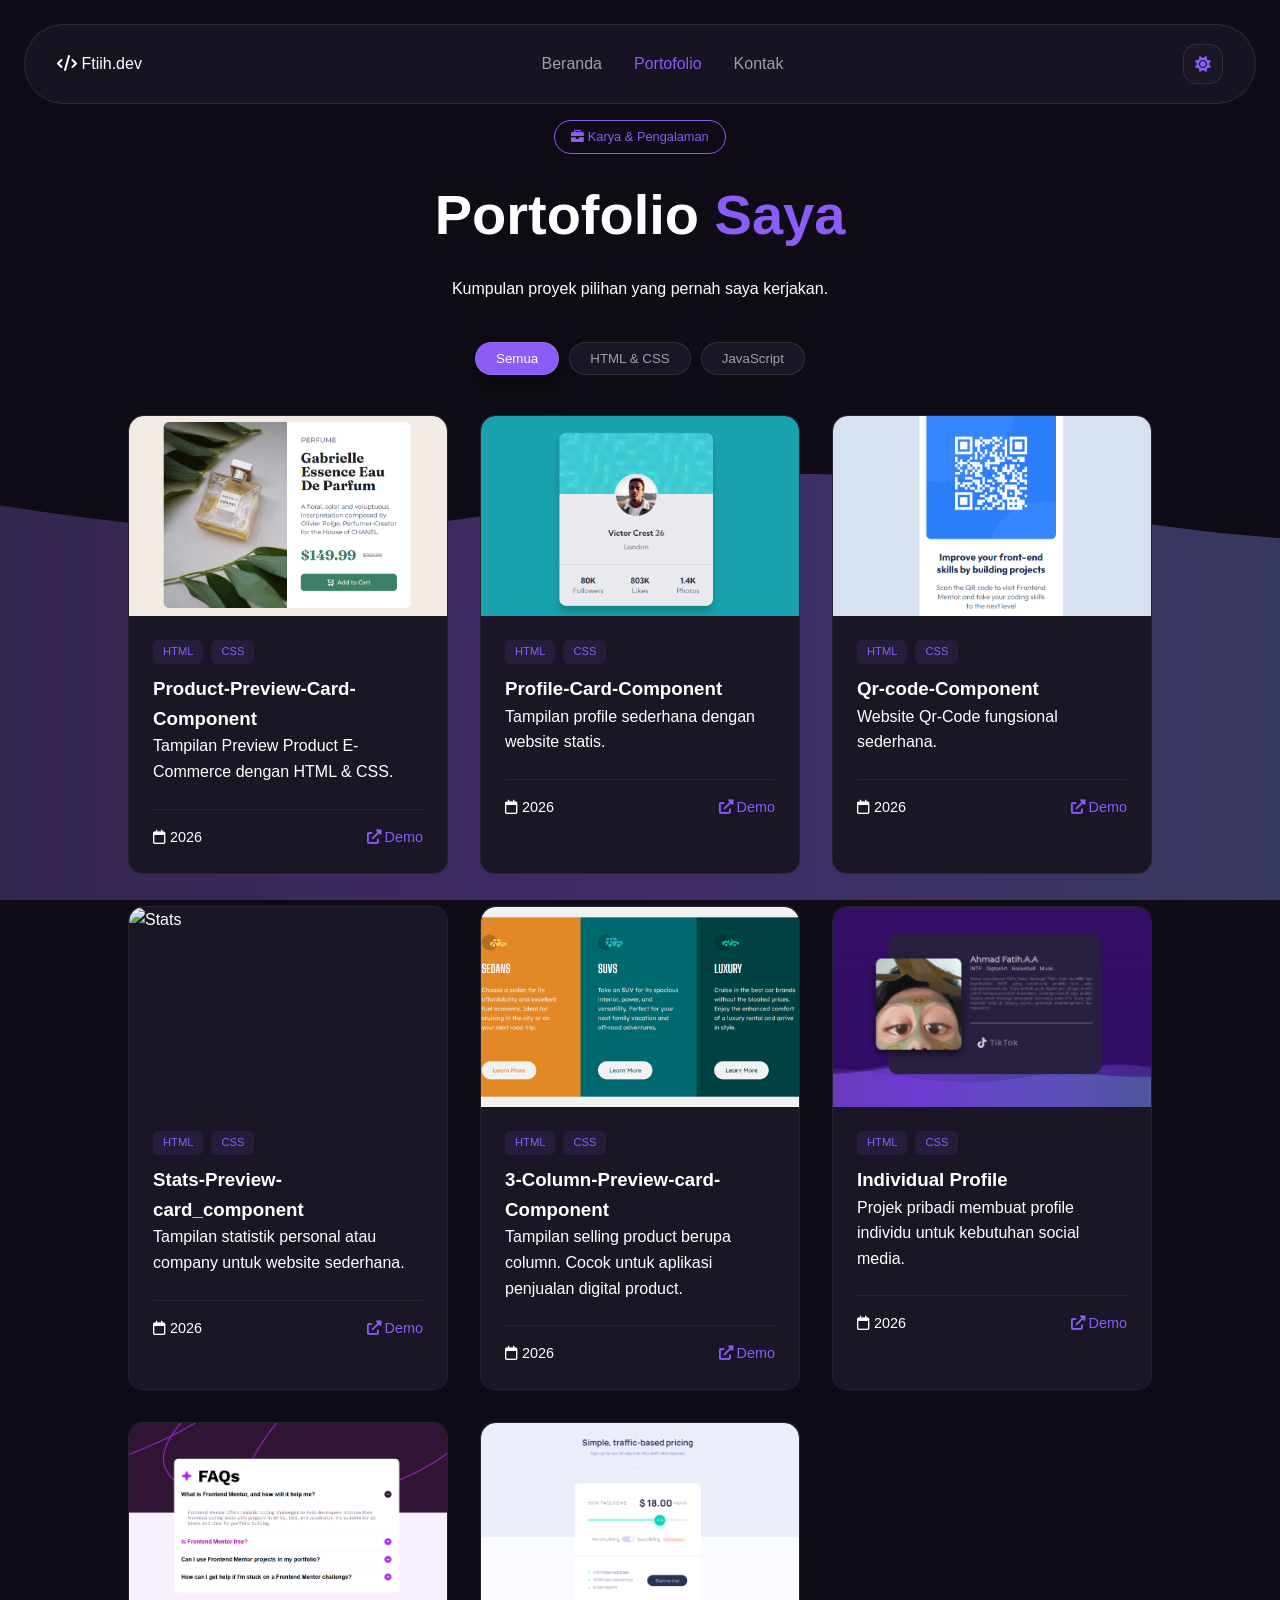
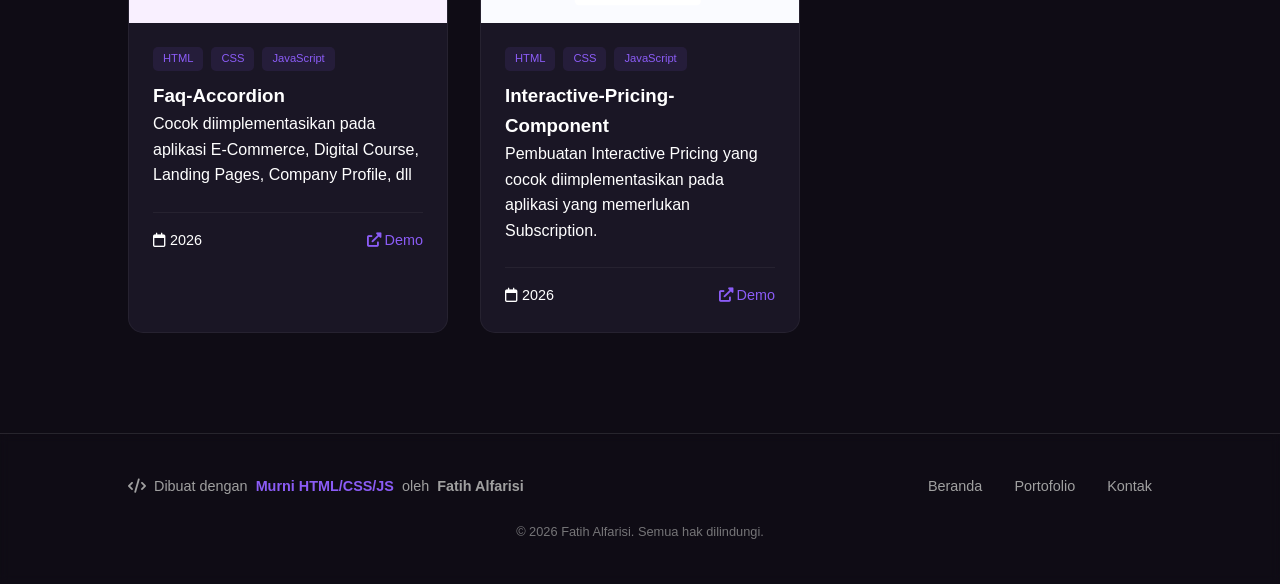
==== portofolio.html @ a3d21aea "Add files via upload" ====
<!DOCTYPE html>
<html lang="id">
<head>
    <meta charset="UTF-8">
    <meta name="viewport" content="width=device-width, initial-scale=1.0">
    <title>Portofolio Saya — Fatih Alfarisi</title>
    <link rel="stylesheet" href="style.css">
    <link rel="stylesheet" href="https://cdnjs.cloudflare.com/ajax/libs/font-awesome/6.0.0/css/all.min.css">
    <link rel="icon" type="image/png" href="assets/favicon-32x32.png">
</head>
<body>
    <header>
        <nav class="navbar">
            <div class="logo"><i class="fas fa-code"></i> Ftiih.dev</div>
            <ul class="nav-links">
                <li><a href="index.html">Beranda</a></li>
                <li><a href="portofolio.html" class="active">Portofolio</a></li>
                <li><a href="kontak.html">Kontak</a></li>
            </ul>
            <div class="nav-control">
                <div class="theme-toggle"><i class="fas fa-sun"></i></div>
                <div class="hamburger" id="hamburger-btn"><i class="fas fa-bars"></i></div>
            </div>
        </nav>

        <div class="sidebar" id="sidebar-menu">
            <ul class="sidebar-links">
                <li><a href="index.html"><i class="fas fa-home"></i> Beranda</a></li>
                <li><a href="portofolio.html"><i class="fas fa-briefcase"></i> Portofolio</a></li>
                <li><a href="kontak.html"><i class="fas fa-envelope"></i> Kontak</a></li>
            </ul>
        </div>
    </header>

    <main class="container-page">
        <section class="portfolio-header">
            <span class="badge-outline"><i class="fas fa-briefcase"></i> Karya & Pengalaman</span>
            <h1>Portofolio <span class="highlight">Saya</span></h1>
            <p>Kumpulan proyek pilihan yang pernah saya kerjakan.</p>
            
            <div class="filter-container">
                <button class="filter-btn active" data-filter="all">Semua</button>
                <button class="filter-btn" data-filter="html-css">HTML & CSS</button>
                <button class="filter-btn" data-filter="javascript">JavaScript</button>
            </div>
        </section>

        <section class="portfolio-grid">
            <div class="project-card" data-category="html-css">
                <div class="project-img">
                    <img src="assets/images/product-preview .png" alt="E-commerce">
                </div>
                <div class="project-info">
                    <div class="tags">
                        <span>HTML</span> <span>CSS</span>
                    </div>
                    <h3>Product-Preview-Card-Component</h3>
                    <p>Tampilan Preview Product E-Commerce dengan HTML & CSS.</p>
                    <div class="project-footer">
                        <span><i class="far fa-calendar"></i> 2026</span>
                        <div class="links">
                            <a href="https://ftihh.github.io/product/" target="_blank"><i class="fas fa-external-link-alt"></i> Demo</a>
                        </div>
                    </div>
                </div>
            </div>

            <div class="project-card" data-category="html-css">
                <div class="project-img">
                    <img src="assets/images/Profile-Card.png" alt="Task App">
                </div>
                <div class="project-info">
                    <div class="tags">
                        <span>HTML</span> <span>CSS</span>
                    </div>
                    <h3>Profile-Card-Component</h3>
                    <p>Tampilan profile sederhana dengan website statis.</p>
                    <div class="project-footer">
                        <span><i class="far fa-calendar"></i> 2026</span>
                        <div class="links">
                            <a href="https://ftihh.github.io/Profile-Card/" target="_blank"><i class="fas fa-external-link-alt"></i> Demo</a>
                        </div>
                    </div>
                </div>
            </div>

            <div class="project-card" data-category="html-css">
                <div class="project-img">
                    <img src="assets/images/QrCode.png" alt="Qr-Code">
                </div>
                <div class="project-info">
                    <div class="tags">
                        <span>HTML</span> <span>CSS</span>
                    </div>
                    <h3>Qr-code-Component</h3>
                    <p>Website Qr-Code fungsional sederhana.</p>
                    <div class="project-footer">
                        <span><i class="far fa-calendar"></i> 2026</span>
                        <div class="links">
                            <a href="https://ftihh.github.io/Qr-Code/" target="_blank"><i class="fas fa-external-link-alt"></i> Demo</a>
                        </div>
                    </div>
                </div>
            </div>

            <div class="project-card" data-category="html-css">
                <div class="project-img">
                    <img src="assets/images/Stats-Preview.png" alt="Stats">
                </div>
                <div class="project-info">
                    <div class="tags">
                        <span>HTML</span> <span>CSS</span>
                    </div>
                    <h3>Stats-Preview-card_component</h3>
                    <p>Tampilan statistik personal atau company untuk website sederhana.</p>
                    <div class="project-footer">
                        <span><i class="far fa-calendar"></i> 2026</span>
                        <div class="links">
                            <a href="https://ftihh.github.io/Stats-Preview/" target="_blank"><i class="fas fa-external-link-alt"></i> Demo</a>
                        </div>
                    </div>
                </div>
            </div>

            <div class="project-card" data-category="html-css">
                <div class="project-img">
                    <img src="assets/images/3-column.png" alt="3-column">
                </div>
                <div class="project-info">
                    <div class="tags">
                        <span>HTML</span> <span>CSS</span>
                    </div>
                    <h3>3-Column-Preview-card-Component</h3>
                    <p>Tampilan selling product berupa column. Cocok untuk aplikasi penjualan digital product.</p>
                    <div class="project-footer">
                        <span><i class="far fa-calendar"></i> 2026</span>
                        <div class="links">
                            <a href="https://ftihh.github.io/3-column/" target="_blank"><i class="fas fa-external-link-alt"></i> Demo</a>
                        </div>
                    </div>
                </div>
            </div>

            <div class="project-card" data-category="html-css">
                <div class="project-img">
                    <img src="assets/images/Profil.png" alt="profile">
                </div>
                <div class="project-info">
                    <div class="tags">
                        <span>HTML</span> <span>CSS</span>
                    </div>
                    <h3>Individual Profile</h3>
                    <p>Projek pribadi membuat profile individu untuk kebutuhan social media.</p>
                    <div class="project-footer">
                        <span><i class="far fa-calendar"></i> 2026</span>
                        <div class="links">
                            <a href="https://ftihh.github.io/MyProfile/" target="_blank"><i class="fas fa-external-link-alt"></i> Demo</a>
                        </div>
                    </div>
                </div>
            </div>

            <div class="project-card" data-category="javascript">
                <div class="project-img">
                    <img src="assets/images/Faq-Accordion.png" alt="Faq-Accordion">
                </div>
                <div class="project-info">
                    <div class="tags">
                        <span>HTML</span> <span>CSS</span> <span>JavaScript</span>
                    </div>
                    <h3>Faq-Accordion</h3>
                    <p>Cocok diimplementasikan pada aplikasi E-Commerce, Digital Course, Landing Pages, Company Profile, dll</p>
                    <div class="project-footer">
                        <span><i class="far fa-calendar"></i> 2026</span>
                        <div class="links">
                            <a href="https://ftihh.github.io/Faq-Accordion/" target="_blank"><i class="fas fa-external-link-alt"></i> Demo</a>
                        </div>
                    </div>
                </div>
            </div>

            <div class="project-card" data-category="javascript">
                <div class="project-img">
                    <img src="assets/images/Interactive-Pricing.png" alt="Inter-Price">
                </div>
                <div class="project-info">
                    <div class="tags">
                        <span>HTML</span> <span>CSS</span> <span>JavaScript</span>
                    </div>
                    <h3>Interactive-Pricing-Component</h3>
                    <p>Pembuatan Interactive Pricing yang cocok diimplementasikan pada aplikasi yang memerlukan Subscription.</p>
                    <div class="project-footer">
                        <span><i class="far fa-calendar"></i> 2026</span>
                        <div class="links">
                            <a href="https://ftihh.github.io/Interactive-Pricing/" target="_blank"><i class="fas fa-external-link-alt"></i> Demo</a>
                        </div>
                    </div>
                </div>
            </div>

        </section>
    </main>

    <footer>
        <div class="footer-content">
            <p><i class="fas fa-code"></i> Dibuat dengan <span>Murni HTML/CSS/JS</span> oleh <strong>Fatih Alfarisi</strong></p>
            <div class="footer-links">
                <a href="index.html">Beranda</a>
                <a href="portofolio.html">Portofolio</a>
                <a href="kontak.html">Kontak</a>
            </div>
        </div>
        <p class="copyright">© 2026 Fatih Alfarisi. Semua hak dilindungi.</p>
    </footer>

    <svg class="bg-wave" viewBox="0 0 1600 900" preserveAspectRatio="xMidYMax slice">
    <defs>
      <linearGradient id="bg">
        <stop offset="0%" stop-color="rgba(75, 60, 105, 0.253)" />
        <stop offset="50%" stop-color="rgba(75, 50, 125, 0.652)" />
        <stop offset="100%" stop-color="rgba(69, 93, 124, 0.482)" />
      </linearGradient>

      <path id="wave" fill="url(#bg)"
        d="M-363.852,502.589c0,0,236.988-41.997,505.475,0
        s371.981,38.998,575.971,0s293.985-39.278,505.474,5.859
        s493.475,48.368,716.963-4.995v560.106H-363.852V502.589z"/>
    </defs>

    <use href="#wave" class="wave wave1"/>
    <use href="#wave" class="wave wave2"/>
    <use href="#wave" class="wave wave3"/>
    </svg>

    <script src="script.js"></script>
</body>
</html>
---- style.css ----
:root {
    --bg-color: rgb(15, 12, 21);
    --card-bg: #1a1625;
    --text-main: #ffffff;
    --text-muted: #a0a0a0;
    --accent: #8b5cf6;
    --nav-bg: rgba(26, 22, 37, 0.8);
    --foot-bg:rgba(26, 22, 37, 0.1);
    --border: rgba(255, 255, 255, 0.1);
}


[data-theme="light"] {
    --bg-color: #f8f9fa;
    --card-bg: #ffffff;
    --text-main: #1a1625;
    --text-muted: #1a1a1a;
    --accent: #7c3aed;
    --nav-bg: rgba(255, 255, 255, 0.8);
    --foot-bg:rgba(255, 255, 255, 0.1);
    --border: rgba(0, 0, 0, 0.1);
}

* {
    margin: 0;
    padding: 0;
    box-sizing: border-box;
    font-family: 'Inter', sans-serif;
}

body {
    background-color: var(--bg-color);
    color: var(--text-main);
    line-height: 1.6;
    scroll-behavior: smooth;
    
}

/* Navbar */
header {
    position: fixed;
    top: 0;
    width: 100%;
    z-index: 1000;
    padding: 1.5rem;
}

.navbar {
    background: var(--nav-bg);
    backdrop-filter: blur(10px);
    display: flex;
    justify-content: space-between;
    align-items: center;
    padding: 1.2rem 2rem;
    border-radius: 50px;
    border: 1px solid rgba(255,255,255,0.1);
}

.nav-links {
    display: flex;
    list-style: none;
    gap: 2rem;
}

.nav-links a {
    text-decoration: none;
    color: var(--text-muted);
    font-weight: 500;
    transition: 0.3s;
}

.nav-links a.active, .nav-links a:hover {
    color: var(--accent);
}

.nav-control{
    display: flex;
    justify-content: center;
    gap: 1.5rem;
}

.theme-toggle {
    width: 40px;
    height: 40px;

    background: var(--card-bg);
    border: 1px solid var(--border);
    border-radius: 14px;

    display: flex;
    align-items: center;
    justify-content: center;

    cursor: pointer;
    color: var(--accent);
    transition: 0.3s;
}

.theme-toggle:hover {
    transform: scale(1.1);
    box-shadow: 0 10px 25px rgba(0,0,0,0.5);
}

.hamburger {
    width: 40px;
    height: 40px;

    background: var(--card-bg);
    border: 1px solid var(--border);
    border-radius: 14px;

    display: none;
    align-items: center;
    justify-content: center;

    cursor: pointer;
    color: var(--accent);
    transition: 0.3s;
}

.hamburger:hover{
    transform: scale(1.1);
    box-shadow: 0 10px 25px rgba(0,0,0,0.5);
}


.sidebar {
    position: fixed;
    top: 120px;
    right: -100%; /* Sembunyi di kanan */
    width: 220px;
    height: auto;
    display: flex;
    align-items: center;
    padding:25px 0px 70px 40px;
    margin-right: 25px;
    
    /* Efek Kaca (Glassmorphism) */
    background: var(--foot-bg); /* Sangat transparan */
    backdrop-filter: blur(10px); /* Blur yang kuat */
    -webkit-backdrop-filter: blur(10px);
    
    border: 2.5px solid rgba(255,255,255,0.1);
    border-radius: 17px;
    box-shadow: -10px 0 30px rgba(0, 0, 0, 0.2);
    
    /* Animasi Smooth */
    transition: all 0.5s ease;
}

.sidebar.active {
    right: 0;
}

/* Styling links di dalam sidebar */
.sidebar-links {
    list-style: none;
    display: flex;
    flex-direction: column;
    gap: 2.5rem;
}

.sidebar-links a {
    text-decoration: none;
    color: var(--text-color);
    font-size: 1.3rem;
    font-weight: 500;
    display: flex;
    align-items: center;
    gap: 15px;
    transition: 0.3s;
}

.sidebar-links a:hover{
    color: var(--accent);
    transform: scale(1.2);
}


/* Hero Section */
.hero {
    height: 100vh;
    display: flex;
    align-items: center;
    justify-content: space-between;
    padding: 0 10%;
    padding-top: 80px;
}

.hero-content {
    max-width: 600px;
}

.status-badge {
    background: rgba(139, 92, 246, 0.1);
    color: var(--accent);
    padding: 5px 15px;
    border-radius: 20px;
    font-size: 0.85rem;
    display: inline-flex;
    align-items: center;
    gap: 8px;
    margin-bottom: 1.5rem;
}

.dot {
    width: 8px;
    height: 8px;
    background: #10b981;
    border-radius: 50%;
}

h1 {
    font-size: 3.5rem;
    margin-bottom: 1rem;
}

.highlight {
    color: var(--accent);
}

.hero-btns {
    margin: 2rem 0;
    display: flex;
    gap: 1rem;
}

.btn {
    padding: 0.8rem 1.5rem;
    border-radius: 8px;
    text-decoration: none;
    font-weight: 600;
    transition: 0.3s;
}

.btn-primary {
    background: var(--accent);
    color: white;
    border: none;
    transition: 0.5s;
}

.btn-primary:hover{
    transform: translateY(-10px);
    box-shadow: 0 10px 25px rgba(139, 92, 246, 0.5);
}

.btn-secondary {
    background: var(--card-bg);
    color: var(--text-main);
    border: 1px solid rgba(255,255,255,0.1);
    transition: 0.5s;
}

.btn-secondary:hover{
    transform: translateY(-10px);
    box-shadow: 0 10px 25px rgba(0,0,0,0.5);
}

.social-links{
    display: flex;
    gap: 15px;
}

.social-links a i {
    font-size: 24px; 
    transition: 0.3s;
    color: #7c3aed; 
}

.social-links a:hover i {
    color: var(--accent);
    transform: scale(1.2);
}

/* Hero Image */

@keyframes float {
    0% {
        transform: translateY(0px);
    }
    50% {
        transform: translateY(-20px);
    }
    100% {
        transform: translateY(0px);
    }
}

.image-container {
    position: relative;
    animation: float 4s ease-in-out infinite;
}

.image-container img {
    width: 350px;
    height: 350px;
    border-radius: 50%;
    object-fit: cover;
    border: 5px solid var(--card-bg);
    box-shadow: 0 0 80px rgba(139, 92, 246, 0.3);
}

.experience-badge {
    position: absolute;
    bottom: 20px;
    right: -20px;
    background: var(--card-bg);
    padding: 10px 20px;
    border-radius: 12px;
    display: flex;
    align-items: center;
    gap: 10px;
    border: 1px solid rgba(255,255,255,0.1);
    transition: all 0.3s ease;
}

.fa-star{
    color: #ffd000;
}




/* Skills Grid */
.skills {
    padding: 5rem 10%;
    text-align: center;
}

.skills-grid {
    display: grid;
    grid-template-columns: repeat(auto-fit, minmax(250px, 1fr));
    gap: 1.5rem;
    margin-top: 3rem;
}

.skill-card {
    background: var(--card-bg);
    padding: 2rem;
    border-radius: 15px;
    border: 1px solid rgba(255,255,255,0.05);
    transition: 0.3s;
}

.skill-card:hover {
    transform: translateY(-10px);
    border-color: var(--accent);
    box-shadow: 0 10px 25px rgba(0,0,0,0.5);
}

.skill-card i {
    font-size: 2rem;
    color: var(--accent);
    margin-bottom: 1rem;
}

footer {
    padding: 2.6rem 10%;
    background-color: var(--foot-bg);
    backdrop-filter: blur(5px);
    -webkit-backdrop-filter: blur(5px);
    border-top: 1px solid rgba(255,255,255,0.1);
    margin-top: 50px;
}

.footer-content {
    display: flex;
    justify-content: space-between;
    align-items: center;
    margin-bottom: 1.5rem;
}

.footer-content p {
    color: var(--text-muted);
    font-size: 0.9rem;
    display: flex;
    align-items: center;
    gap: 8px;
}

.footer-content p span {
    color: var(--accent);
    font-weight: 600;
}

.footer-links {
    display: flex;
    gap: 2rem;
}

.footer-links a {
    text-decoration: none;
    color: var(--text-muted);
    font-size: 0.9rem;
    transition: 0.3s;
}

.footer-links a:hover {
    color: var(--accent);
}

.copyright {
    text-align: center;
    color: var(--text-muted);
    font-size: 0.8rem;
    opacity: 0.7;
}





/* ------------------------------------------------------------------------------------------------------------------ */





.container-page {
    padding: 120px 10% 50px;
    text-align: center;
}

.badge-outline {
    border: 1px solid var(--accent);
    color: var(--accent);
    padding: 6px 16px;
    border-radius: 20px;
    font-size: 0.8rem;
    margin-bottom: 1rem;
    display: inline-block;
}




/* Portofolio Styling */
.filter-container {
    margin: 2.5rem 0;
    display: flex;
    justify-content: center;
    gap: 10px;
}

.filter-btn {
    background: var(--card-bg);
    color: var(--text-muted);
    border: 1px solid rgba(255,255,255,0.1);
    padding: 8px 20px;
    border-radius: 30px;
    cursor: pointer;
    transition: 0.3s;
}

.filter-btn.active, .filter-btn:hover {
    background: var(--accent);
    color: white;
    box-shadow: 0 10px 25px rgba(0,0,0,0.5);
}

.portfolio-grid {
    display: grid;
    grid-template-columns: repeat(auto-fit, minmax(320px, 1fr));
    gap: 2rem;
    text-align: left;
}

.project-card {
    background: var(--card-bg);
    border-radius: 15px;
    overflow: hidden;
    border: 1px solid rgba(255,255,255,0.05);
    transition: 0.3s;
}

.project-card:hover{
    transform: translateY(-10px);
    box-shadow: 0 10px 25px rgba(0,0,0,0.5);
} 

.project-img {
    width: 100%;
    height: 200px; 
    overflow: hidden;
    border-radius: 15px 15px 0 0; 
}

.project-img img {
    width: 100%;
    height: 200px;
    object-fit: cover;
    transition: transform 0.5s ease;
}

.project-card:hover .project-img img {
    transform: scale(1.2);
}

.project-info {
    padding: 1.5rem;
}

.tags {
    display: flex;
    gap: 8px;
    margin-bottom: 10px;
}

.tags span {
    font-size: 0.7rem;
    background: rgba(139, 92, 246, 0.1);
    color: var(--accent);
    padding: 3px 10px;
    border-radius: 5px;
}

.project-footer {
    display: flex;
    justify-content: space-between;
    margin-top: 1.5rem;
    padding-top: 1rem;
    border-top: 1px solid rgba(255,255,255,0.05);
    font-size: 0.9rem;
}

.project-footer .links a {
    color: var(--accent);
    text-decoration: none;
    margin-left: 15px;
}




/* -------------------------------------------------------------------------------------------------- */


/* Kontak Styling */
.contact-content {
    display: grid;
    grid-template-columns: 1fr 1.5fr;
    gap: 4rem;
    text-align: left;
    margin-top: 4rem;
}

.info-item {
    display: flex;
    gap: 15px;
    margin-bottom: 1.5rem;
    align-items: center;
    transition: 0.3s;
}

.info-item:hover{
    transform: scale(1.1);
}

.info-item p{
    cursor: pointer;
}

.info-item p a{
    text-decoration: none;
    color: var(--text-main);
    transition: color 0.3s ease;
}

.icon-box {
    width: 50px;
    height: 50px;
    background: var(--card-bg);
    display: flex;
    align-items: center;
    justify-content: center;
    border-radius: 12px;
    color: var(--accent);
    font-size: 1.2rem;
}

.form-row {
    display: flex;
    gap: 15px;
}

.form-group {
    margin-bottom: 1.5rem;
    flex: 1;
}

label {
    display: block;
    margin-bottom: 8px;
    font-size: 0.9rem;
}

input, select, textarea {
    width: 100%;
    padding: 12px;
    background: var(--card-bg);
    border: 1px solid rgba(255,255,255,0.1);
    border-radius: 8px;
    color: var(--text-main);
}

.btn-block {
    width: 100%;
    cursor: pointer;
}

.btn-block:hover{
    transform: scale(1.1);
}

.availability-card {
    background: rgba(16, 185, 129, 0.05);
    backdrop-filter: blur(5px);
    -webkit-backdrop-filter: blur(5px);
    border: 1px solid rgba(16, 185, 129, 0.2);
    padding: 1.5rem;
    border-radius: 15px;
    margin-top: 2rem;
}


/* ---------------------------------------------------------------------------------- */


/* Wave Background */
svg {
	position: absolute;
	top: 0;
	left: 0;
    width: 100%;
    height: 100%;
	box-sizing: border-box;
	display: block;
	background-color: var(--bg-color);

}

.bg-wave{
    position: fixed;
    inset: 0;
    width: 100%;
    height: 100%;
    z-index: -1;
}

/* wave styling */
.wave{
    animation: waveMove 10s ease-in-out infinite;
}

/* beda-beda animasi */
.wave1{
    opacity: .3;
    animation-duration: 10s;
}

.wave2{
    opacity: .6;
    animation-duration: 8s;
}

.wave3{
    opacity: .9;
    animation-duration: 6s;
}

@keyframes waveMove{
    0%   { transform: translate(270px, 230px); }
    50%  { transform: translate(-300px, 200px); }
    100% { transform: translate(270px, 230px); }
}



@media screen and (max-width: 840px){
    .navbar {
        padding: 15px 5%;
    }

    .hamburger{
        display: flex;
    }

    .nav-links {
        display: none;
    }

    .hero {
        display: flex;
        flex-direction: column-reverse; 
        min-height: 100vh;
        height: auto;
        overflow: visible;
        text-align: center;
        padding-top: 120px;
        gap: 40px;
    }

    .hero-btns {
        flex-direction: column; 
        max-width: 46%;
        gap: 15px;
    }

    .image-container img {
        transition: all 0.3s ease;
    }


    /* Portofolio */
    .portfolio-grid {
        grid-template-columns: 1fr 1fr; 
        padding: 0 10px;
    }



    .container-page {
        display: flex;
        flex-direction: column;
        min-height: 85vh; 
        padding-top: 100px; 
    }

    .contact-header {
        text-align: center;
        margin-bottom: 40px;
    }

    .contact-content {
        display: flex;
        flex-direction: column; 
        align-items: center;    
        gap: 40px;              
        width: 100%;
        max-width: 800px;       
        margin: 0 auto;
    }

    .availability-card{
        text-align: center;
    }

    .footer-content{
        flex-direction: column;
    }

    .footer-content p span {
        text-align: center;
    }
}

@media screen and (max-width: 625px) {

    .sidebar{
        width: 150px;
        padding:15px 0px 40px 7px;
    }

   .sidebar-links {
        gap: 0.8rem;
    }

    .sidebar-links a {
        padding-left: 10px;
        font-size: 1rem;
        gap: 6px;
    }

    .sidebar-links a i{
        font-size: 0.8rem;
        width: 20px;
    }

    .hero-content h1 {
        font-size: 2.5rem;
    }

    .hero-content p {
        font-size: 1rem;
        margin: 0 auto 25px;
    }

    .image-container img {
        width: 200px;
        height: 200px;
        transition: all 0.3s ease;
    }

    .experience-badge {
        position: absolute;
        bottom: 20px;
        right: -20px;

        font-size: 8px;
        padding: 5px 10px;
    }

    .hero-btns {
        justify-content: center;
        flex-direction: column; 
        max-width: 100%;
        gap: 15px;
    }





    /* Portfolio Grid */
    .portfolio-grid {
        grid-template-columns: 1fr; 
    }

    .project-card {
        margin-bottom: 20px;
    }

    .filter-container {
        display: flex;
        overflow-x: auto; 
        padding-bottom: 20px;
        justify-content: center;
        gap: 10px;
        -webkit-overflow-scrolling: touch;
    }

    .filter-btn {
        white-space: nowrap; 
        padding: 8px 20px;
    }

    .filter-btn.active, .filter-btn:hover {
        box-shadow: none;
    }





    /* Contact */
    
}

@media (hover: none) {
    .project-card:active {
        transform: scale(0.98);
    }
}
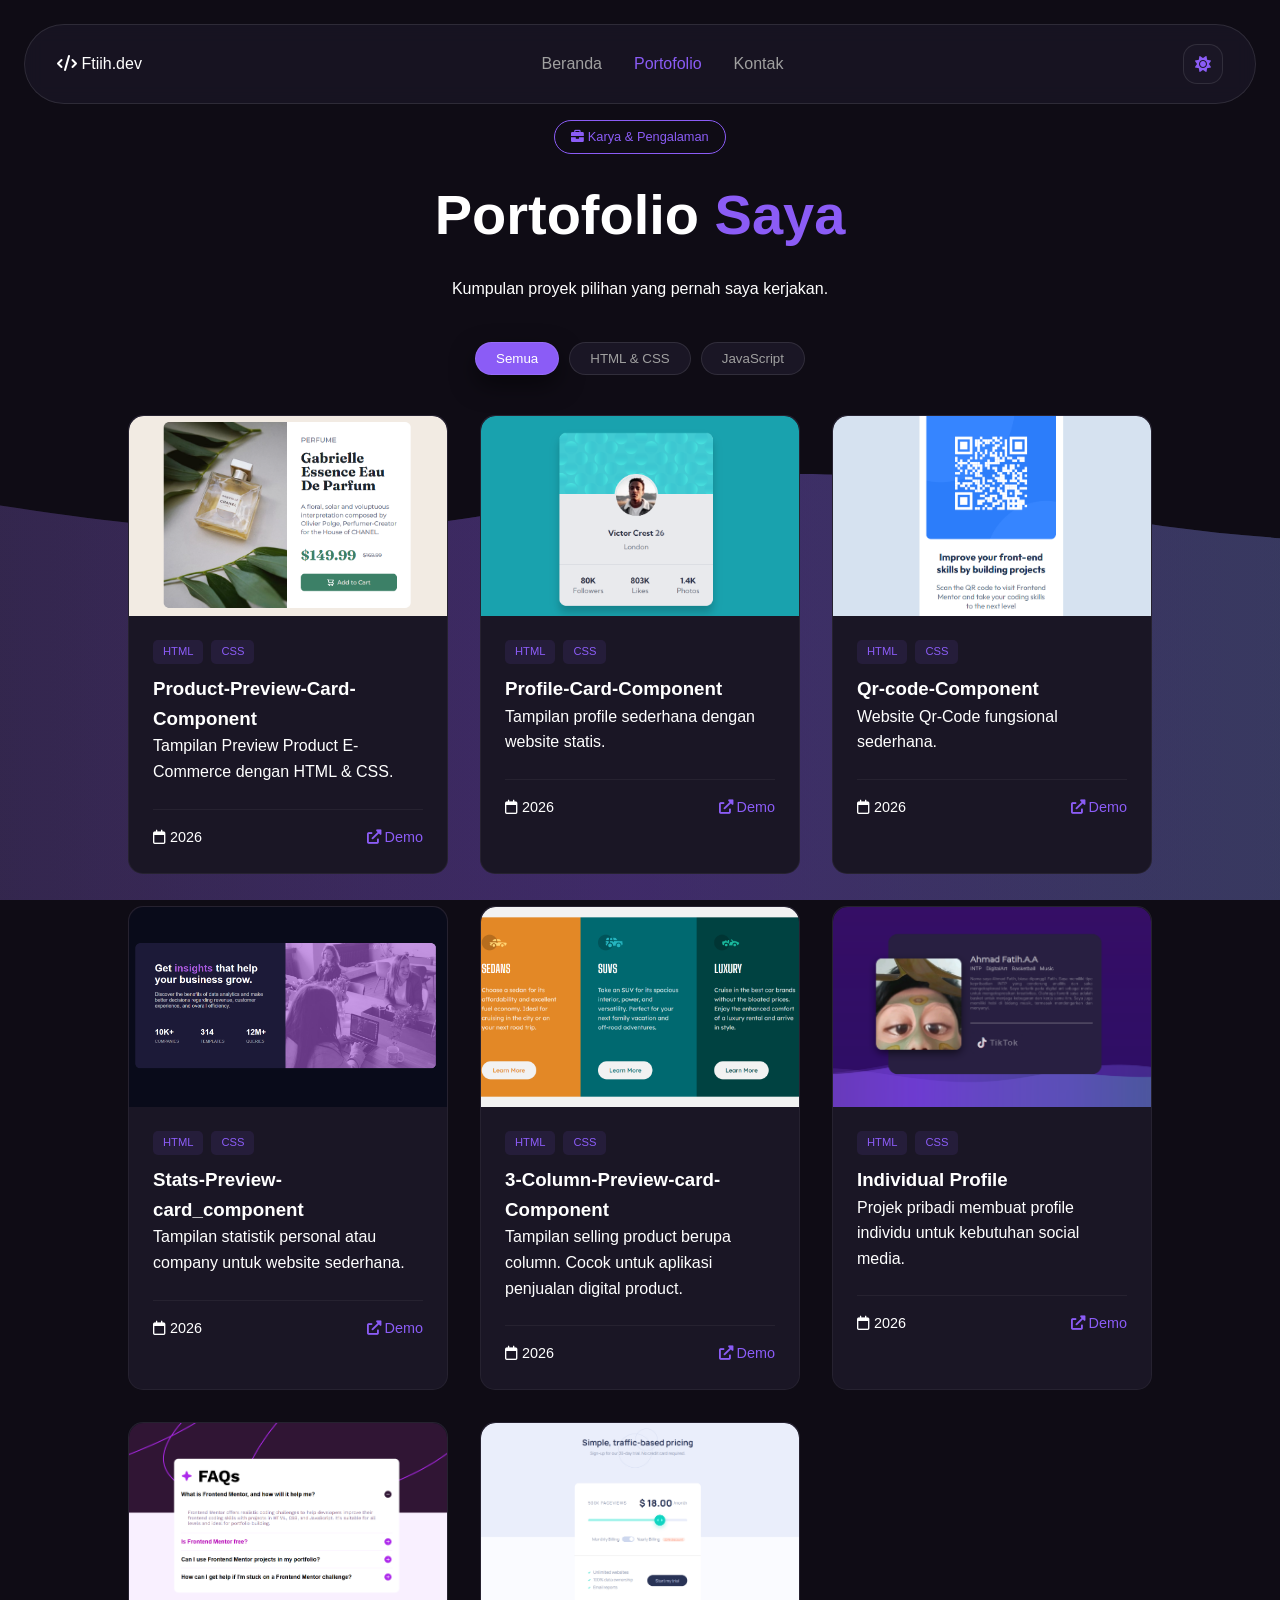
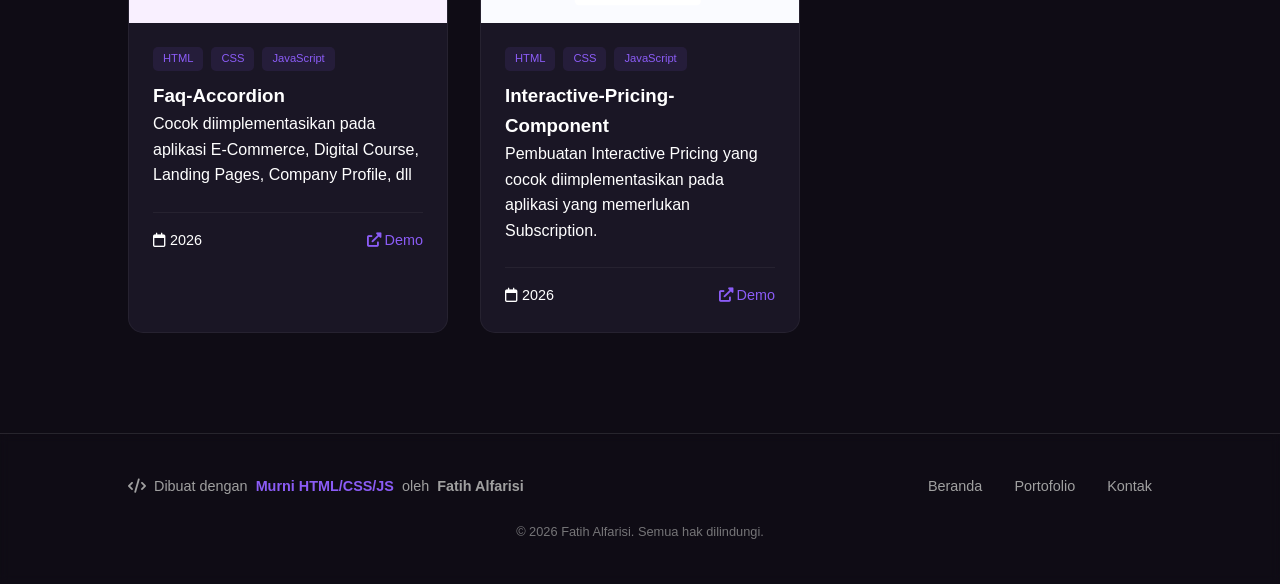
==== commit 986f84b9: "Add files via upload" ====
--- a/portofolio.html
+++ b/portofolio.html
@@ -105,7 +105,7 @@
 
             <div class="project-card" data-category="html-css">
                 <div class="project-img">
-                    <img src="assets/images/Stats-Preview.png" alt="Stats">
+                    <img src="assets/images/Stats-preview.png" alt="Stats">
                 </div>
                 <div class="project-info">
                     <div class="tags">
